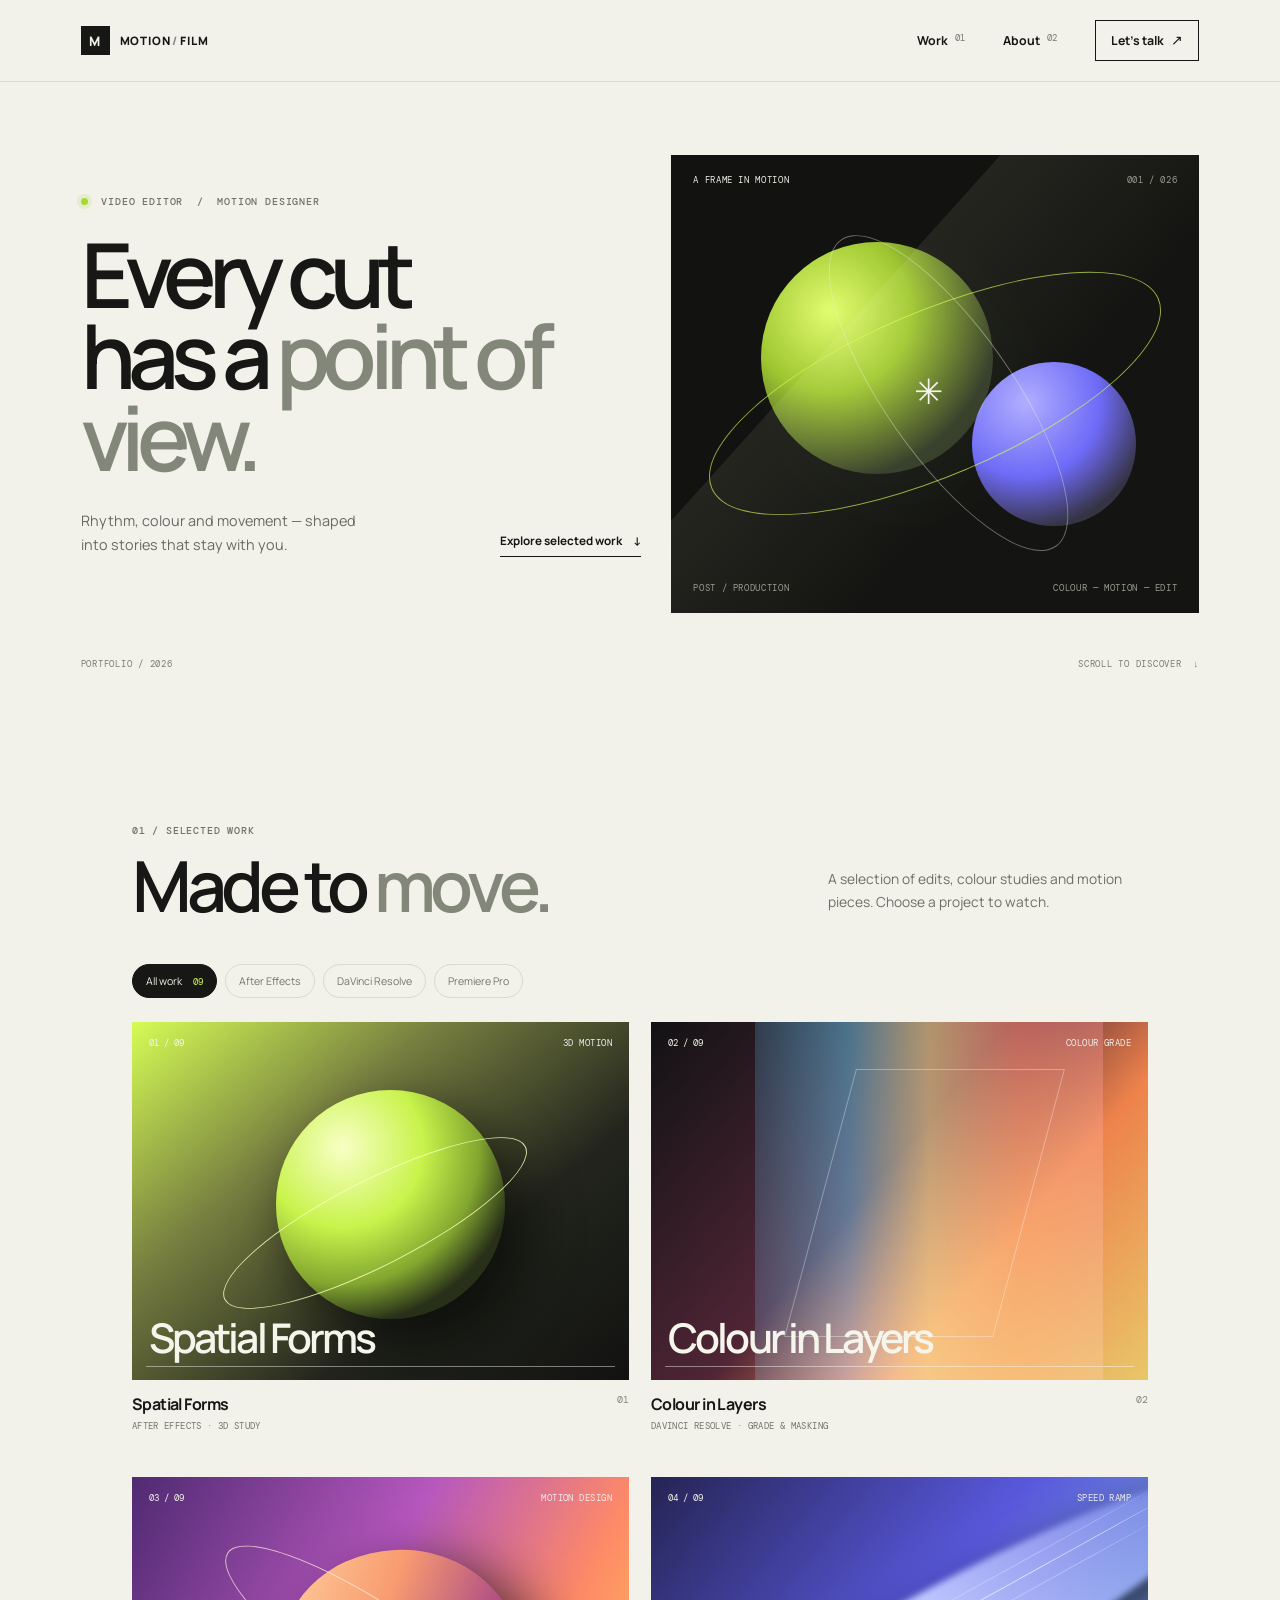
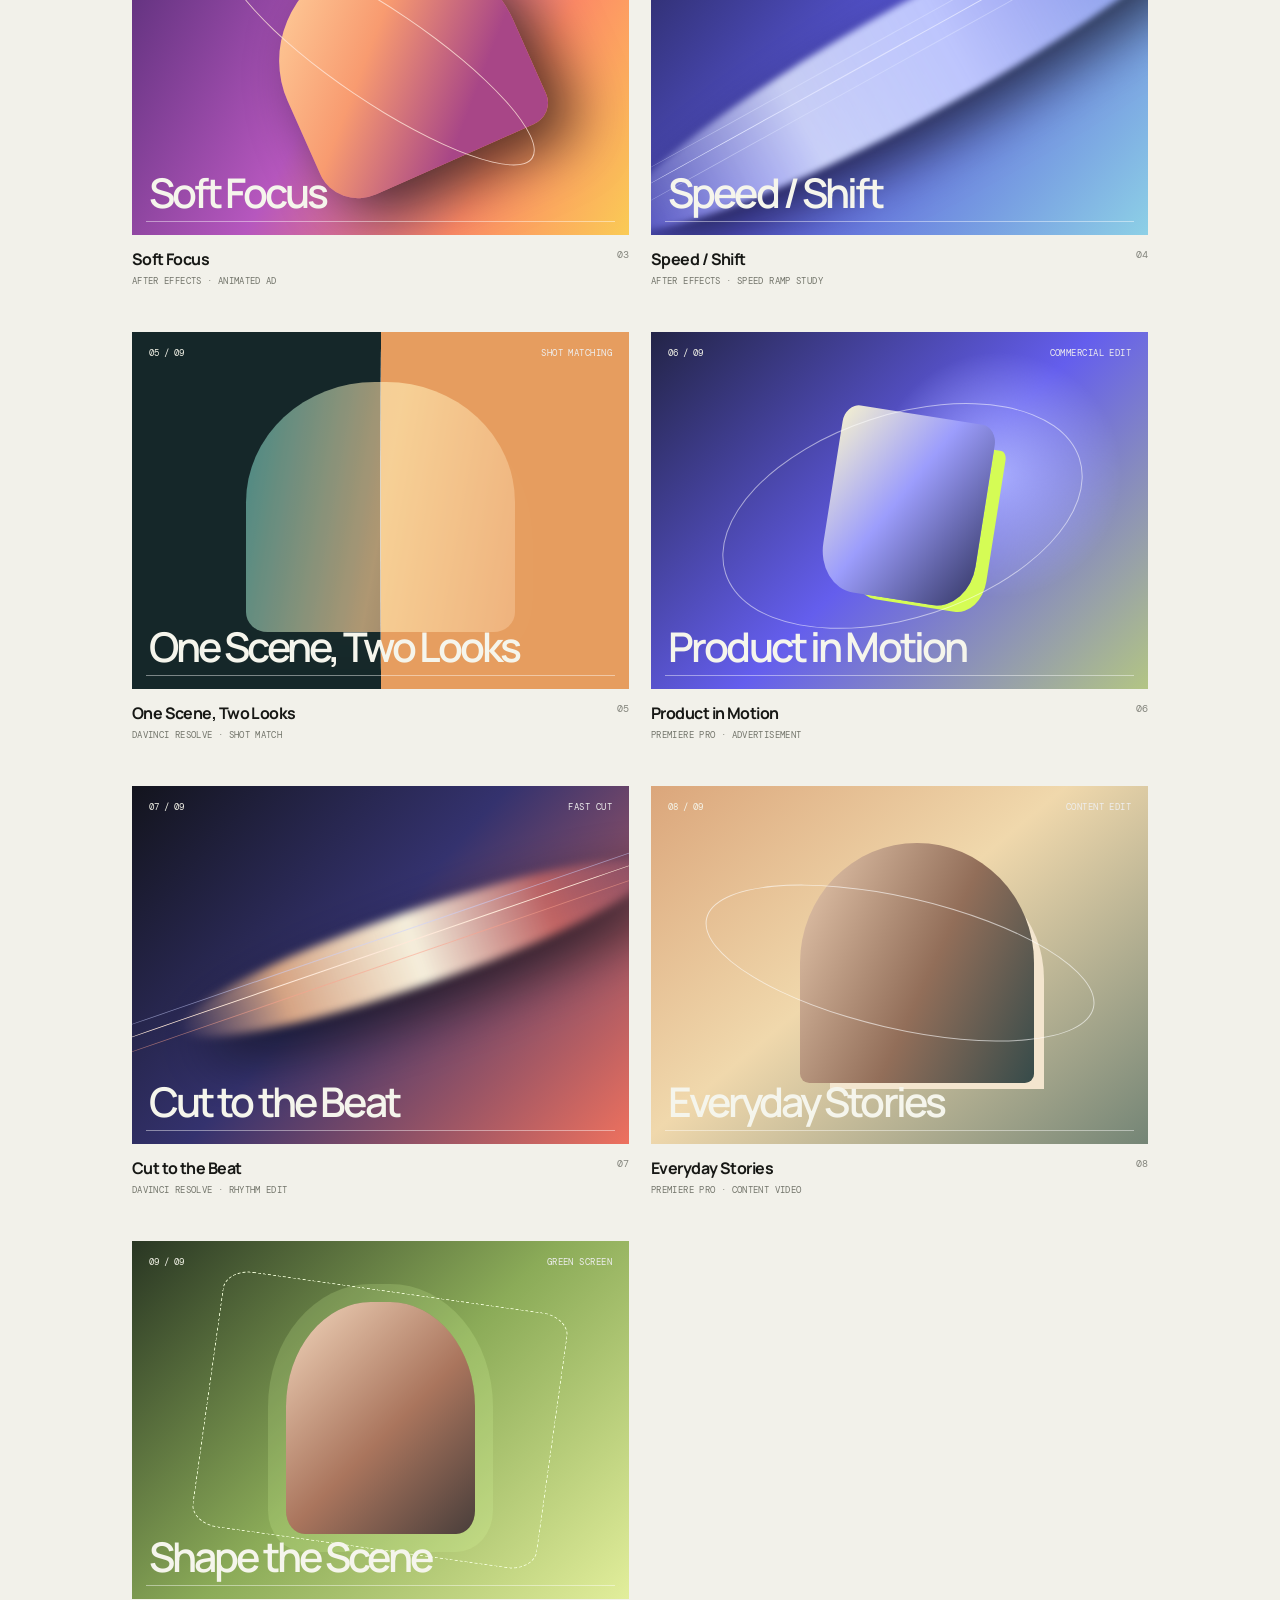
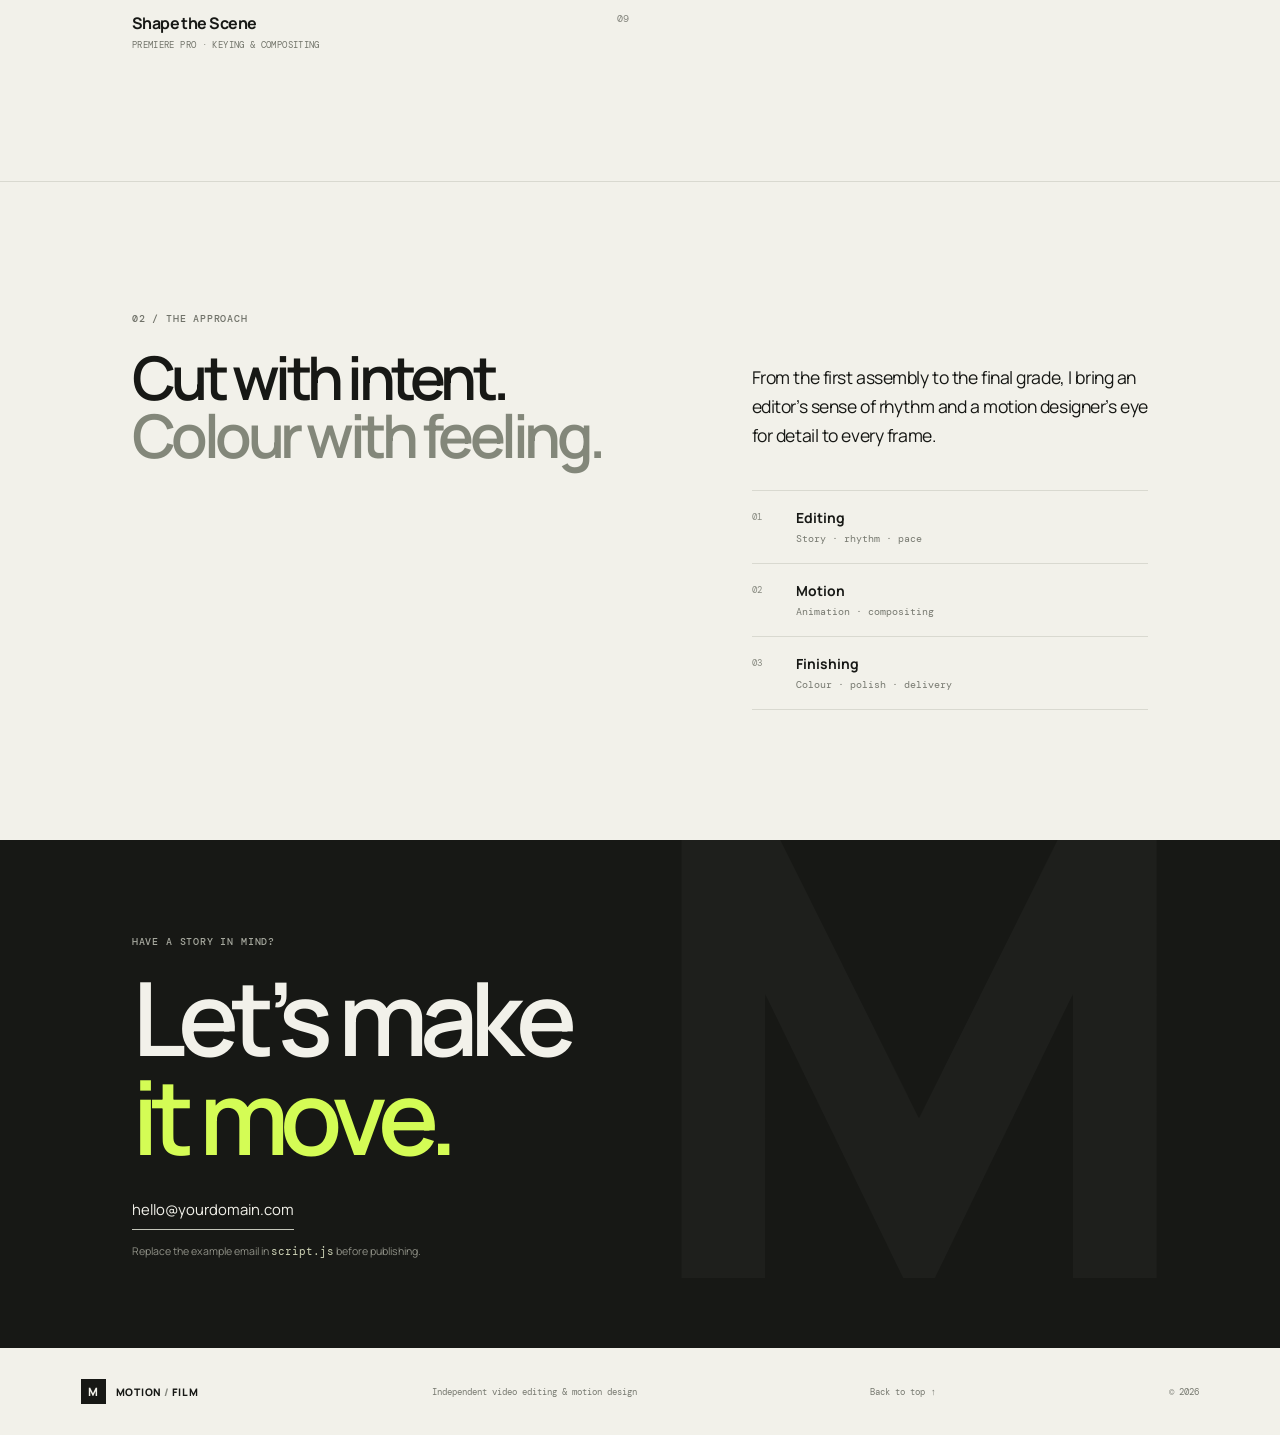
==== web/index.html @ 3abcb317 "Publish responsive video portfolio" ====
<!doctype html>
<html lang="en">
  <head>
    <meta charset="utf-8" />
    <meta name="viewport" content="width=device-width, initial-scale=1" />
    <meta name="theme-color" content="#121311" />
    <meta name="description" content="Selected edits, motion design and colour work." />
    <title>Motion / Film — Selected Work</title>
    <link rel="stylesheet" href="styles.css" />
    <script src="script.js" defer></script>
  </head>
  <body>
    <a class="skip-link" href="#main">Skip to content</a>
    <header class="site-header">
      <a class="wordmark" href="#top" aria-label="Motion Film home"><span class="wordmark__icon">M</span><span>MOTION<span class="wordmark__slash">/</span>FILM</span></a>
      <button class="menu-toggle" type="button" aria-label="Open navigation" aria-expanded="false" aria-controls="main-nav"><span></span><span></span></button>
      <nav class="main-nav" id="main-nav" aria-label="Main navigation">
        <a href="#work">Work <span>01</span></a>
        <a href="#about">About <span>02</span></a>
        <a class="nav-contact" href="#contact">Let’s talk <span aria-hidden="true">↗</span></a>
      </nav>
    </header>

    <main id="main">
      <section class="hero" id="top" aria-labelledby="hero-title">
        <div class="hero__copy">
          <p class="eyebrow"><span class="status-dot"></span> Video editor&nbsp; / &nbsp;Motion designer</p>
          <h1 id="hero-title">Every cut<br />has a <span>point of view.</span></h1>
          <div class="hero__bottom">
            <p>Rhythm, colour and movement — shaped into stories that stay with you.</p>
            <a class="text-link" href="#work">Explore selected work <span aria-hidden="true">↓</span></a>
          </div>
        </div>
        <div class="hero-art" role="img" aria-label="Abstract moving forms in lime, blue and violet">
          <div class="hero-art__label hero-art__label--top">A frame in motion <span>001 / 026</span></div>
          <div class="hero-art__orb hero-art__orb--one"></div>
          <div class="hero-art__orb hero-art__orb--two"></div>
          <div class="hero-art__ring hero-art__ring--one"></div>
          <div class="hero-art__ring hero-art__ring--two"></div>
          <div class="hero-art__cross">✳</div>
          <div class="hero-art__label hero-art__label--bottom"><span>POST / PRODUCTION</span><span>COLOUR — MOTION — EDIT</span></div>
        </div>
        <div class="hero__index"><span>PORTFOLIO / 2026</span><span>SCROLL TO DISCOVER&nbsp; ↓</span></div>
      </section>

      <section class="work section-wrap" id="work" aria-labelledby="work-title">
        <div class="section-heading">
          <div><p class="eyebrow">01 / Selected work</p><h2 id="work-title">Made to <em>move.</em></h2></div>
          <p class="section-intro">A selection of edits, colour studies and motion pieces. Choose a project to watch.</p>
        </div>
        <div class="filters" role="group" aria-label="Filter projects">
          <button class="filter is-active" type="button" data-filter="all" aria-pressed="true">All work <span>09</span></button>
          <button class="filter" type="button" data-filter="after-effects" aria-pressed="false">After Effects</button>
          <button class="filter" type="button" data-filter="davinci" aria-pressed="false">DaVinci Resolve</button>
          <button class="filter" type="button" data-filter="premiere" aria-pressed="false">Premiere Pro</button>
        </div>
        <div class="project-grid" id="project-grid" aria-live="polite"></div>
      </section>

      <section class="about section-wrap" id="about" aria-labelledby="about-title">
        <div class="about__lead"><p class="eyebrow">02 / The approach</p><h2 id="about-title">Cut with intent.<br /><em>Colour with feeling.</em></h2></div>
        <div class="about__details">
          <p class="about__body">From the first assembly to the final grade, I bring an editor’s sense of rhythm and a motion designer’s eye for detail to every frame.</p>
          <div class="capabilities">
            <div><span>01</span><p>Editing<br /><small>Story · rhythm · pace</small></p></div>
            <div><span>02</span><p>Motion<br /><small>Animation · compositing</small></p></div>
            <div><span>03</span><p>Finishing<br /><small>Colour · polish · delivery</small></p></div>
          </div>
        </div>
      </section>

      <section class="contact" id="contact" aria-labelledby="contact-title">
        <div class="contact__inner">
          <p class="eyebrow">Have a story in mind?</p>
          <h2 id="contact-title">Let’s make<br /><em>it move.</em></h2>
          <a class="contact-link" id="contact-link" href="mailto:hello@yourdomain.com">hello@yourdomain.com <span aria-hidden="true">↗</span></a>
          <p class="contact-note">Replace the example email in <code>script.js</code> before publishing.</p>
        </div>
        <div class="contact__mark" aria-hidden="true">M</div>
      </section>
    </main>

    <footer class="site-footer"><a class="wordmark wordmark--footer" href="#top"><span class="wordmark__icon">M</span><span>MOTION<span class="wordmark__slash">/</span>FILM</span></a><span>Independent video editing & motion design</span><a href="#top">Back to top ↑</a><span>© <span id="year">2026</span></span></footer>

    <dialog class="player" id="player" aria-labelledby="player-title">
      <div class="player__bar"><div><p class="eyebrow" id="player-category">Project preview</p><h2 id="player-title">Project title</h2></div><button class="player__close" type="button" aria-label="Close video">Close <span aria-hidden="true">×</span></button></div>
      <video class="player__video" id="player-video" controls muted playsinline preload="metadata"></video>
      <p class="player__hint">Press Esc or tap close to return to the work.</p>
    </dialog>
  </body>
</html>
---- web/styles.css ----
@import url('https://fonts.googleapis.com/css2?family=DM+Mono:wght@400;500&family=Manrope:wght@400;500;600;700;800&display=swap');

:root {
  color-scheme: light;
  --paper: #f2f1ea;
  --ink: #171815;
  --muted: #76776f;
  --line: #d9d9d0;
  --lime: #d4fc55;
  --blue: #6268f5;
  --mono: 'DM Mono', 'Courier New', monospace;
  --sans: 'Manrope', 'Arial', sans-serif;
  font-family: var(--sans);
  background: var(--paper);
  color: var(--ink);
  scroll-behavior: smooth;
}

* { box-sizing: border-box; }
body { margin: 0; min-width: 320px; }
a { color: inherit; text-decoration: none; }
button { font: inherit; }
.skip-link { position: fixed; z-index: 20; left: 1rem; top: -4rem; padding: .8rem 1rem; color: var(--ink); background: var(--lime); }
.skip-link:focus { top: 1rem; }
.site-header { height: 82px; padding: 0 6.3vw; display: flex; align-items: center; justify-content: space-between; border-bottom: 1px solid var(--line); }
.wordmark { display: inline-flex; align-items: center; gap: 10px; font-size: .72rem; font-weight: 800; letter-spacing: .07em; }
.wordmark__icon { display: grid; width: 29px; height: 29px; place-items: center; color: var(--paper); background: var(--ink); font-size: .82rem; }
.wordmark__slash { color: #878981; margin: 0 2px; }
.main-nav { display: flex; align-items: center; gap: 38px; font-size: .77rem; font-weight: 700; }
.main-nav a { transition: color .2s ease; }
.main-nav a:hover, .site-footer a:hover { color: #687528; }
.main-nav a span { color: var(--muted); font: .55rem var(--mono); margin-left: 5px; vertical-align: top; }
.main-nav .nav-contact { border: 1px solid var(--ink); padding: 11px 15px; }
.main-nav .nav-contact span { color: inherit; font-size: .85rem; }
.menu-toggle { display: none; }
.hero { padding: 5.7vw 6.3vw 24px; display: grid; grid-template-columns: 1.03fr .97fr; gap: 30px; align-items: stretch; }
.hero__copy { display: flex; flex-direction: column; justify-content: center; min-height: 458px; padding: 12px 0 28px; }
.eyebrow { margin: 0; color: #707269; font: 500 .64rem var(--mono); letter-spacing: .08em; text-transform: uppercase; }
.status-dot { display: inline-block; width: 7px; height: 7px; margin: 0 7px 0 0; border-radius: 50%; background: #a8d92d; box-shadow: 0 0 0 4px #e5edcd; }
h1, h2, p { margin-top: 0; }
.hero h1 { margin: 25px 0 32px; max-width: 740px; font-size: clamp(3.6rem, 7vw, 7.3rem); line-height: .91; letter-spacing: -.085em; font-weight: 600; }
.hero h1 span, h2 em { color: #83877a; font-style: normal; }
.hero__bottom { display: flex; align-items: end; justify-content: space-between; gap: 24px; max-width: 590px; }
.hero__bottom p { margin-bottom: 0; max-width: 280px; color: #686a62; font-size: .9rem; line-height: 1.65; }
.text-link { flex: 0 0 auto; padding-bottom: 7px; border-bottom: 1px solid var(--ink); font-size: .73rem; font-weight: 700; }
.text-link span { margin-left: 9px; }
.hero-art { position: relative; min-height: 458px; overflow: hidden; background: #121311; color: #edeee7; isolation: isolate; }
.hero-art::before { content: ''; position: absolute; z-index: -1; inset: 0; background: linear-gradient(132deg, transparent 35%, #24251f 35.1%, #141512 64%); }
.hero-art__label { position: absolute; z-index: 3; left: 22px; right: 22px; display: flex; justify-content: space-between; font: .57rem var(--mono); letter-spacing: .07em; text-transform: uppercase; }
.hero-art__label span { color: #999b91; }
.hero-art__label--top { top: 19px; }
.hero-art__label--bottom { bottom: 19px; }
.hero-art__orb { position: absolute; border-radius: 50%; mix-blend-mode: screen; }
.hero-art__orb--one { width: 44%; aspect-ratio: 1; left: 17%; top: 19%; background: radial-gradient(circle at 30% 30%, #e0fc66, #98c322 35%, #242c19 73%); box-shadow: 25px 26px 70px #040503; animation: drift 8s ease-in-out infinite alternate; }
.hero-art__orb--two { width: 31%; aspect-ratio: 1; right: 12%; bottom: 19%; background: radial-gradient(circle at 33% 25%, #a9a6ff, #625df7 45%, #242237 76%); animation: drift 10s ease-in-out infinite alternate-reverse; }
.hero-art__ring { position: absolute; border: 1px solid #d5fc55aa; border-radius: 50%; transform: rotate(-23deg); }
.hero-art__ring--one { width: 92%; height: 36%; left: 4%; top: 34%; }
.hero-art__ring--two { width: 71%; height: 28%; left: 17%; top: 38%; border-color: #eeeedd66; transform: rotate(55deg); }
.hero-art__cross { position: absolute; top: 46%; left: 46%; color: #f3f3e9; font-size: 2.2rem; font-weight: 300; }
.hero__index { grid-column: 1 / -1; display: flex; justify-content: space-between; padding-top: 15px; color: #7b7c73; font: .58rem var(--mono); letter-spacing: .08em; }
.section-wrap { padding: 130px 10.3vw; }
.section-heading { display: flex; justify-content: space-between; align-items: end; gap: 40px; margin-bottom: 45px; }
.section-heading h2, .about h2, .contact h2 { margin: 14px 0 0; font-size: clamp(3rem, 5.5vw, 5.7rem); font-weight: 600; line-height: .97; letter-spacing: -.075em; }
.section-intro { max-width: 320px; margin-bottom: 6px; color: #6d6e65; font-size: .86rem; line-height: 1.65; }
.filters { display: flex; gap: 8px; flex-wrap: wrap; margin: 0 0 24px; }
.filter { padding: 9px 13px; border: 1px solid var(--line); border-radius: 99px; color: #74756d; background: transparent; cursor: pointer; font-size: .66rem; transition: background .2s, border .2s, color .2s; }
.filter:hover, .filter.is-active { border-color: var(--ink); color: var(--paper); background: var(--ink); }
.filter span { margin-left: 9px; color: var(--lime); font: .55rem var(--mono); }
.project-grid { display: grid; grid-template-columns: repeat(2, minmax(0, 1fr)); gap: 45px 22px; }
.project-card { min-width: 0; }
.project-card[hidden] { display: none; }
.project-trigger { display: block; width: 100%; padding: 0; border: 0; text-align: left; color: inherit; background: transparent; cursor: pointer; }
.poster { position: relative; display: block; aspect-ratio: 1.39 / 1; overflow: hidden; background: #262822; isolation: isolate; }
.poster::before, .poster::after { content: ''; position: absolute; pointer-events: none; }
.poster::before { inset: 0; z-index: -1; background: linear-gradient(140deg, #d5fc55 0%, #777f40 33%, #22241d 67%, #121311 100%); }
.poster::after { z-index: 1; inset: auto 14px 13px; height: 1px; background: #ffffff70; }
.poster__number { position: absolute; z-index: 2; top: 15px; left: 17px; color: #f4f4e9; font: .58rem var(--mono); }
.poster__type { position: absolute; z-index: 2; top: 15px; right: 17px; color: #eee; font: .55rem var(--mono); letter-spacing: .05em; text-transform: uppercase; }
.poster__title { position: absolute; z-index: 2; left: 17px; bottom: 23px; max-width: 75%; color: #f5f5ec; font-size: clamp(1.7rem, 3.2vw, 3rem); font-weight: 600; line-height: .95; letter-spacing: -.07em; }
.poster__shape { position: absolute; display: block; }
.poster__shape--a { width: 46%; aspect-ratio: 1; top: 19%; left: 29%; border-radius: 50%; background: radial-gradient(circle at 29% 25%, #f8ffc5, #c8f34b 34%, #82a62f 58%, #283019 75%); box-shadow: 18px 25px 55px #050603aa; }
.poster__shape--b { width: 68%; height: 24%; top: 44%; left: 15%; border: 1px solid #f7ffbddb; border-radius: 50%; transform: rotate(-27deg); }
.poster--color::before { background: linear-gradient(130deg, #111214, #502536 45%, #ed824b 68%, #e9c76a); }
.poster--color .poster__shape--a { width: 70%; height: 100%; top: 0; left: 21%; border-radius: 0; background: linear-gradient(90deg, #153d50aa, #2c91b3aa 27%, #e0c773aa 50%, #e26746aa 76%, #652936cc); mix-blend-mode: screen; }
.poster--color .poster__shape--b { width: 42%; height: 75%; top: 13%; left: 34%; border: 1px solid #fff5; border-radius: 0; transform: skew(-15deg); }
.poster--motion::before { background: linear-gradient(118deg, #4f2a71, #b657be 44%, #fe8a67 74%, #facb55); }
.poster--motion .poster__shape--a { width: 48%; height: 63%; top: 20%; left: 30%; border-radius: 46% 54% 10% 18%; background: linear-gradient(135deg, #ffd6a1, #f89b70 40%, #a84687 75%); transform: rotate(-24deg); }
.poster--motion .poster__shape--b { width: 74%; height: 26%; top: 37%; left: 13%; border: 1px solid #ffe7dacc; border-radius: 50%; transform: rotate(34deg); }
.poster--speed::before { background: linear-gradient(130deg, #252454, #5958dc 48%, #8dd0e6); }
.poster--speed .poster__shape--a { width: 140%; height: 31%; top: 34%; left: -15%; border-radius: 50%; background: linear-gradient(90deg, #d8e7ff00, #e4ecffcc 30%, #bdc5fd 54%, #f1fbff00); transform: rotate(-29deg); filter: blur(3px); }
.poster--speed .poster__shape--b { width: 120%; height: 1px; top: 47%; left: -10%; border: 0; background: #e0e4ff; box-shadow: 0 15px #dce4ff77, 0 -14px #dce4ff77; transform: rotate(-29deg); }
.poster--match::before { background: linear-gradient(90deg, #152729 0 50%, #e69d5f 50% 100%); }
.poster--match .poster__shape--a { width: 54%; height: 70%; left: 23%; top: 14%; border-radius: 48% 48% 8% 8%; background: linear-gradient(100deg, #44918a, #d2a56c 51%, #70453c); mix-blend-mode: screen; opacity: .8; }
.poster--match .poster__shape--b { width: 1px; height: 90%; top: 5%; left: 50%; border: 0; border-left: 1px solid #fff9; transform: none; }
.poster--ad::before { background: radial-gradient(circle at 70% 40%, #a7acfe, transparent 30%), linear-gradient(135deg, #232447, #645eed 52%, #d4f058 120%); }
.poster--ad .poster__shape--a { width: 31%; height: 52%; left: 36%; top: 23%; border-radius: 10% 10% 24% 24%; background: linear-gradient(120deg, #f4f0d0, #9c9dfc 45%, #363968); box-shadow: 23px 13px 0 -10px #d5fc55; transform: rotate(9deg); }
.poster--ad .poster__shape--b { width: 75%; height: 57%; top: 23%; left: 13%; border: 1px solid #fff8; border-radius: 50%; transform: rotate(-18deg); }
.poster--fast::before { background: linear-gradient(132deg, #13141d, #34326e 46%, #ee715e 100%); }
.poster--fast .poster__shape--a { width: 100%; height: 21%; left: 7%; top: 35%; border-radius: 50%; background: linear-gradient(90deg, transparent, #ffc18bcc 22%, #f5efdc 50%, #ff7b5f88 78%, transparent); transform: rotate(-19deg); filter: blur(4px); }
.poster--fast .poster__shape--b { width: 130%; height: 1px; top: 46%; left: -15%; border: 0; background: #ffe9d9; box-shadow: 0 14px #fba28e88, 0 -12px #cad1ff88; transform: rotate(-19deg); }
.poster--content::before { background: linear-gradient(140deg, #dba67b, #f0d8ac 45%, #748576); }
.poster--content .poster__shape--a { width: 47%; height: 67%; left: 30%; top: 16%; border-radius: 50% 50% 4% 4%; background: linear-gradient(115deg, #e9cbb0, #926e59 55%, #364b4a); box-shadow: 20px 16px 0 -10px #f3e5ce; }
.poster--content .poster__shape--b { width: 80%; height: 37%; top: 31%; left: 10%; border-color: #fff9; transform: rotate(13deg); }
.poster--key::before { background: linear-gradient(135deg, #293623, #8bab58 50%, #e2ee9b); }
.poster--key .poster__shape--a { width: 38%; height: 65%; left: 31%; top: 17%; border-radius: 45% 45% 10% 10%; background: linear-gradient(135deg, #f2d6bc, #aa755d 55%, #493e3b); box-shadow: 0 0 0 18px #d8ff9e30; }
.poster--key .poster__shape--b { width: 70%; height: 72%; top: 14%; left: 15%; border: 1px dashed #f4ffda; border-radius: 8%; transform: rotate(8deg); }
.project-trigger:hover .poster__shape--a { transform: scale(1.04); }
.poster__play { position: absolute; z-index: 4; top: 50%; left: 50%; display: grid; width: 58px; height: 58px; place-items: center; border: 1px solid #fff9; border-radius: 50%; color: #fff; background: #14151299; font-size: 1.05rem; opacity: 0; transform: translate(-50%, -42%); transition: .22s ease; }
.project-trigger:hover .poster__play, .project-trigger:focus-visible .poster__play { opacity: 1; transform: translate(-50%, -50%); }
.project-meta { display: flex; justify-content: space-between; align-items: start; gap: 15px; padding-top: 13px; }
.project-meta h3 { margin: 0 0 5px; font-size: 1rem; font-weight: 700; letter-spacing: -.035em; }
.project-meta p { margin: 0; color: #73756b; font: .58rem var(--mono); text-transform: uppercase; letter-spacing: .04em; }
.project-meta__index { color: #84857d; font: .62rem var(--mono); }
.about { display: grid; grid-template-columns: 1.12fr .88fr; gap: 9vw; border-top: 1px solid var(--line); }
.about h2 { margin-top: 23px; font-size: clamp(2.8rem, 4.7vw, 4.9rem); }
.about__details { padding-top: 51px; }
.about__body { max-width: 470px; margin-bottom: 40px; font-size: 1.1rem; line-height: 1.65; letter-spacing: -.025em; }
.capabilities { border-top: 1px solid var(--line); }
.capabilities > div { display: grid; grid-template-columns: 44px 1fr; align-items: start; padding: 17px 0; border-bottom: 1px solid var(--line); }
.capabilities > div > span { padding-top: 3px; color: #888a80; font: .58rem var(--mono); }
.capabilities p { margin: 0; font-size: .87rem; font-weight: 700; }
.capabilities small { display: inline-block; margin-top: 4px; color: #777970; font: .62rem var(--mono); font-weight: 400; }
.contact { position: relative; overflow: hidden; padding: 95px 10.3vw 90px; color: var(--paper); background: #171815; isolation: isolate; }
.contact__inner { position: relative; z-index: 2; }
.contact .eyebrow { color: #a5a79d; }
.contact h2 { margin: 20px 0 32px; font-size: clamp(4rem, 8vw, 8rem); }
.contact h2 em { color: var(--lime); }
.contact-link { display: inline-flex; align-items: center; gap: 24px; padding-bottom: 10px; border-bottom: 1px solid #c3c5b9; font-size: .93rem; }
.contact-link span { color: var(--lime); font-size: 1.2rem; }
.contact-note { margin: 14px 0 0; color: #909187; font-size: .66rem; }
.contact-note code { color: #cdd2b5; font: .66rem var(--mono); }
.contact__mark { position: absolute; z-index: -1; top: -145px; right: 6vw; color: #ffffff08; font-size: min(55vw, 660px); font-weight: 800; line-height: 1; }
.site-footer { min-height: 87px; padding: 20px 6.3vw; display: flex; align-items: center; justify-content: space-between; gap: 20px; color: #777970; font: .58rem var(--mono); }
.wordmark--footer { color: var(--ink); font-family: var(--sans); font-size: .65rem; }
.wordmark--footer .wordmark__icon { width: 25px; height: 25px; font-size: .72rem; }
.player { width: min(1000px, calc(100% - 32px)); max-width: 1000px; max-height: calc(100dvh - 32px); padding: 0; overflow: auto; border: 0; color: var(--paper); background: #161713; box-shadow: 0 20px 90px #0008; }
.player::backdrop { background: #080908d9; backdrop-filter: blur(5px); }
.player__bar { display: flex; justify-content: space-between; align-items: start; gap: 20px; padding: 22px 24px; }
.player__bar .eyebrow { color: #a4a69c; }
.player__bar h2 { margin: 5px 0 0; font-size: 1.3rem; letter-spacing: -.04em; }
.player__close { flex: 0 0 auto; display: flex; align-items: center; gap: 14px; padding: 7px 0 7px 10px; border: 0; color: #f5f5eb; background: transparent; cursor: pointer; font-size: .75rem; }
.player__close span { font-size: 1.8rem; line-height: .8; }
.player__video { display: block; width: 100%; max-height: calc(100dvh - 170px); background: #000; }
.player__hint { margin: 0; padding: 12px 24px 18px; color: #85877e; font: .58rem var(--mono); }

@keyframes drift { from { transform: translate3d(-5px, 6px, 0); } to { transform: translate3d(9px, -10px, 0); } }
@media (min-width: 1450px) { .hero, .site-header, .site-footer { padding-right: max(6.3vw, calc((100vw - 1280px)/2)); padding-left: max(6.3vw, calc((100vw - 1280px)/2)); } }
@media (max-width: 850px) {
  .site-header { height: 72px; padding: 0 6vw; }
  .hero { padding: 6vw 6vw 20px; grid-template-columns: 1fr 1fr; gap: 20px; }
  .hero__copy, .hero-art { min-height: 390px; }
  .hero h1 { font-size: clamp(3.4rem, 8vw, 5.2rem); }
  .hero__bottom { align-items: start; flex-direction: column; gap: 16px; }
  .section-wrap { padding: 95px 7vw; }
  .about { gap: 5vw; }
  .site-footer { padding-right: 6vw; padding-left: 6vw; }
}
@media (max-width: 620px) {
  .site-header { height: 66px; }
  .menu-toggle { display: flex; width: 42px; height: 42px; padding: 12px 9px; flex-direction: column; justify-content: center; gap: 6px; border: 1px solid var(--line); background: transparent; cursor: pointer; }
  .menu-toggle span { display: block; height: 1px; width: 100%; background: var(--ink); transition: transform .2s; }
  .menu-toggle[aria-expanded="true"] span:first-child { transform: translateY(3.5px) rotate(45deg); }
  .menu-toggle[aria-expanded="true"] span:last-child { transform: translateY(-3.5px) rotate(-45deg); }
  .main-nav { position: absolute; z-index: 10; top: 65px; left: 0; right: 0; display: none; align-items: stretch; gap: 0; padding: 9px 6vw 18px; border-bottom: 1px solid var(--line); background: var(--paper); }
  .main-nav.is-open { display: flex; flex-direction: column; }
  .main-nav > a { padding: 14px 0; border-bottom: 1px solid var(--line); }
  .main-nav .nav-contact { margin-top: 12px; padding: 12px; text-align: center; border: 1px solid var(--ink); }
  .hero { display: flex; flex-direction: column; gap: 19px; padding: 51px 6vw 16px; }
  .hero__copy { min-height: 0; padding: 0 0 13px; }
  .hero h1 { margin: 21px 0 22px; font-size: clamp(3.7rem, 13vw, 5.3rem); }
  .hero__bottom { gap: 16px; }
  .hero__bottom p { font-size: .82rem; }
  .hero-art { min-height: 340px; }
  .hero__index { font-size: .5rem; }
  .section-wrap { padding: 86px 6vw; }
  .section-heading { display: block; margin-bottom: 30px; }
  .section-heading h2 { margin-top: 12px; font-size: clamp(3.3rem, 12vw, 4.5rem); }
  .section-intro { margin: 17px 0 0; font-size: .8rem; }
  .filters { gap: 7px; margin-bottom: 19px; }
  .filter { padding: 8px 10px; font-size: .61rem; }
  .project-grid { grid-template-columns: 1fr; gap: 29px; }
  .poster { aspect-ratio: 1.18 / 1; }
  .poster__title { font-size: clamp(2rem, 8vw, 3.1rem); }
  .about { display: block; }
  .about h2 { font-size: clamp(3rem, 10vw, 4rem); }
  .about__details { padding-top: 32px; }
  .about__body { font-size: 1rem; }
  .contact { padding: 78px 6vw 72px; }
  .contact h2 { font-size: clamp(4rem, 15vw, 6rem); }
  .site-footer { padding: 23px 6vw; flex-wrap: wrap; font-size: .55rem; }
  .site-footer > span:nth-child(2) { order: 5; width: 100%; }
}
@media (prefers-reduced-motion: reduce) {
  *, *::before, *::after { scroll-behavior: auto !important; animation-duration: .01ms !important; animation-iteration-count: 1 !important; transition-duration: .01ms !important; }
}
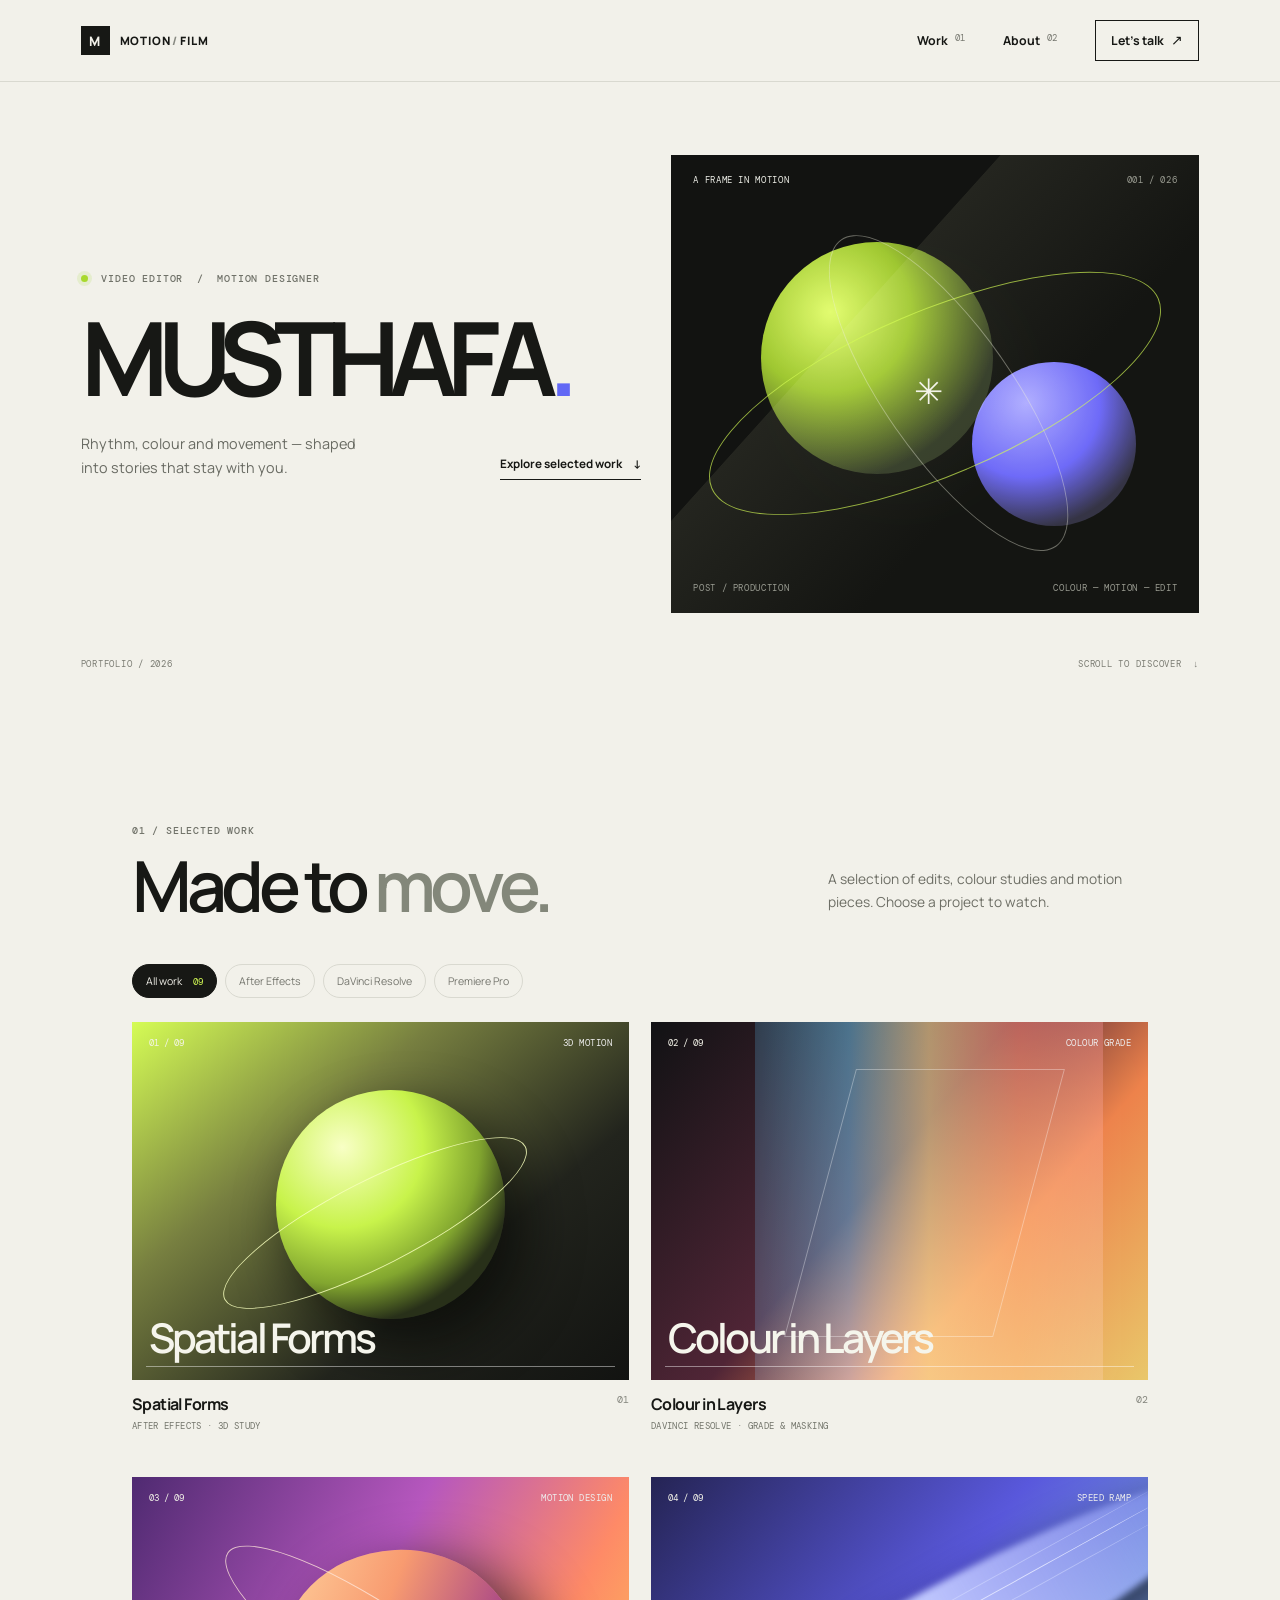
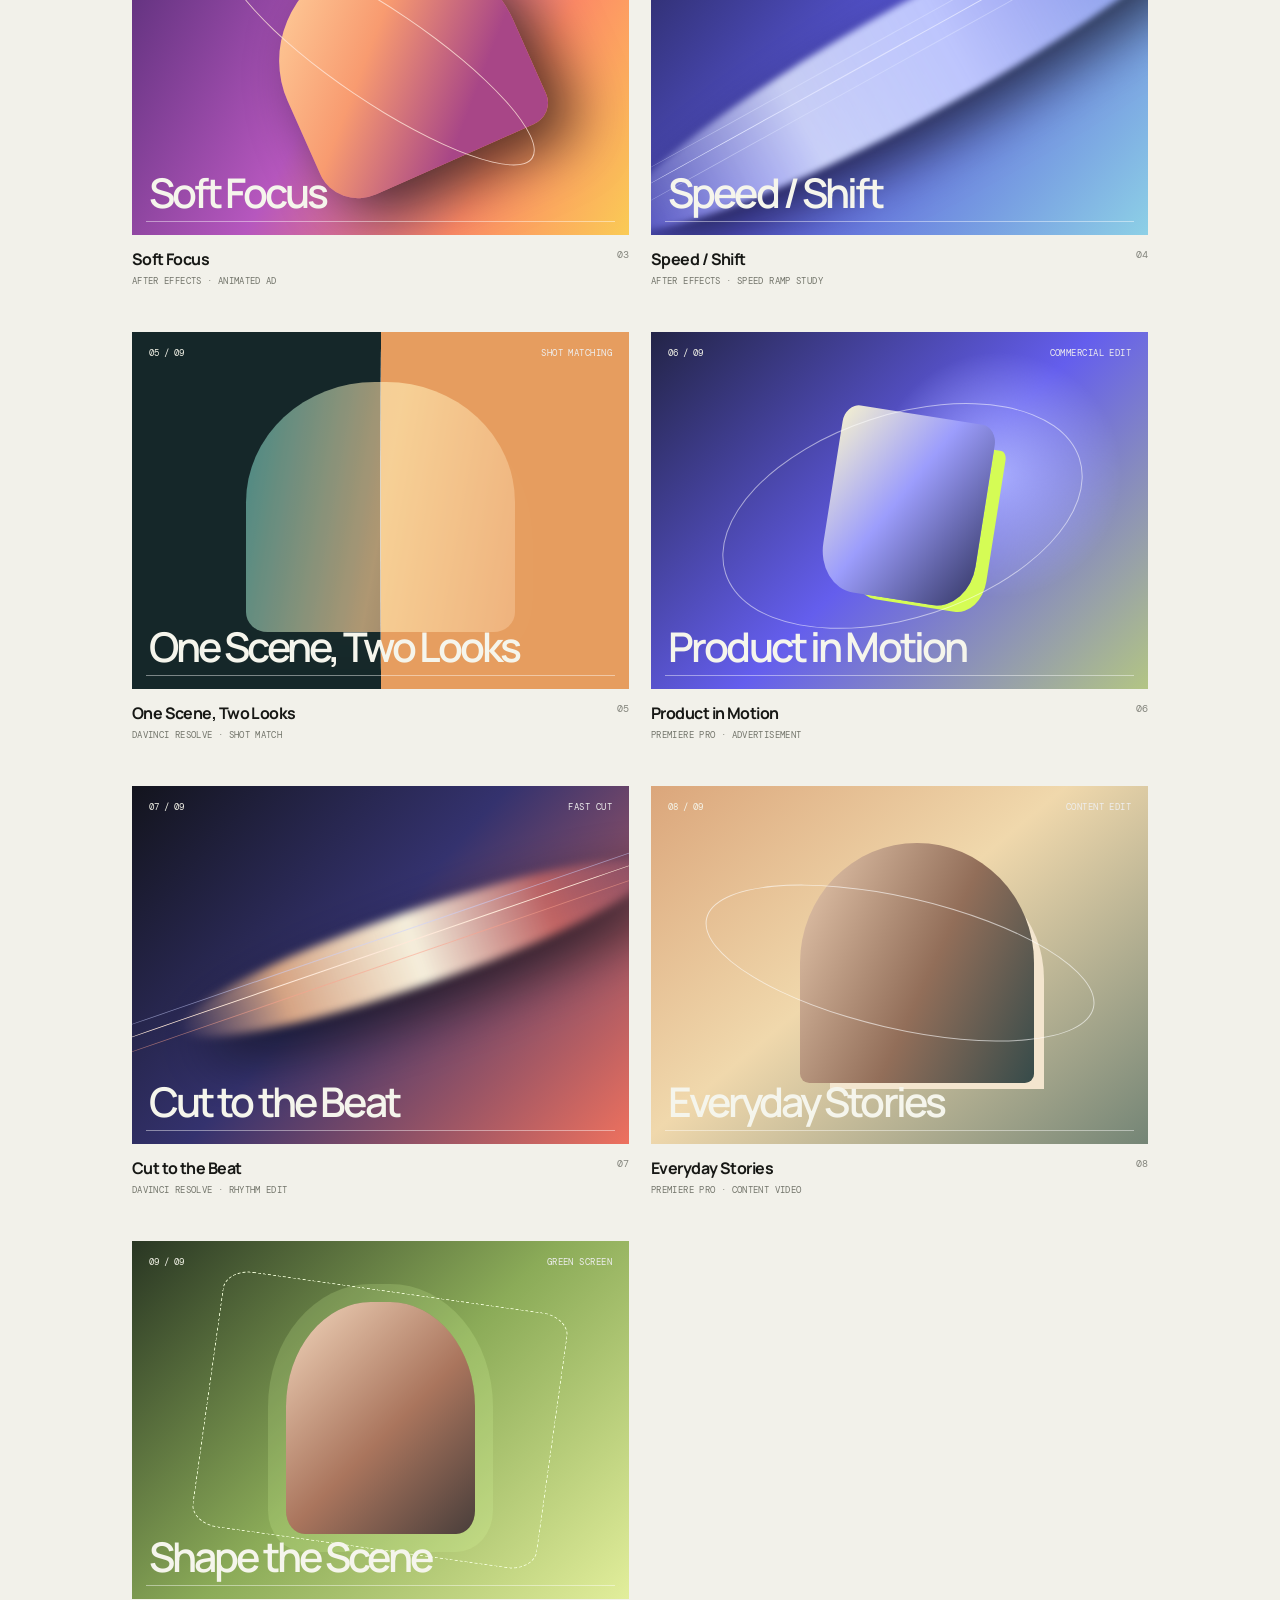
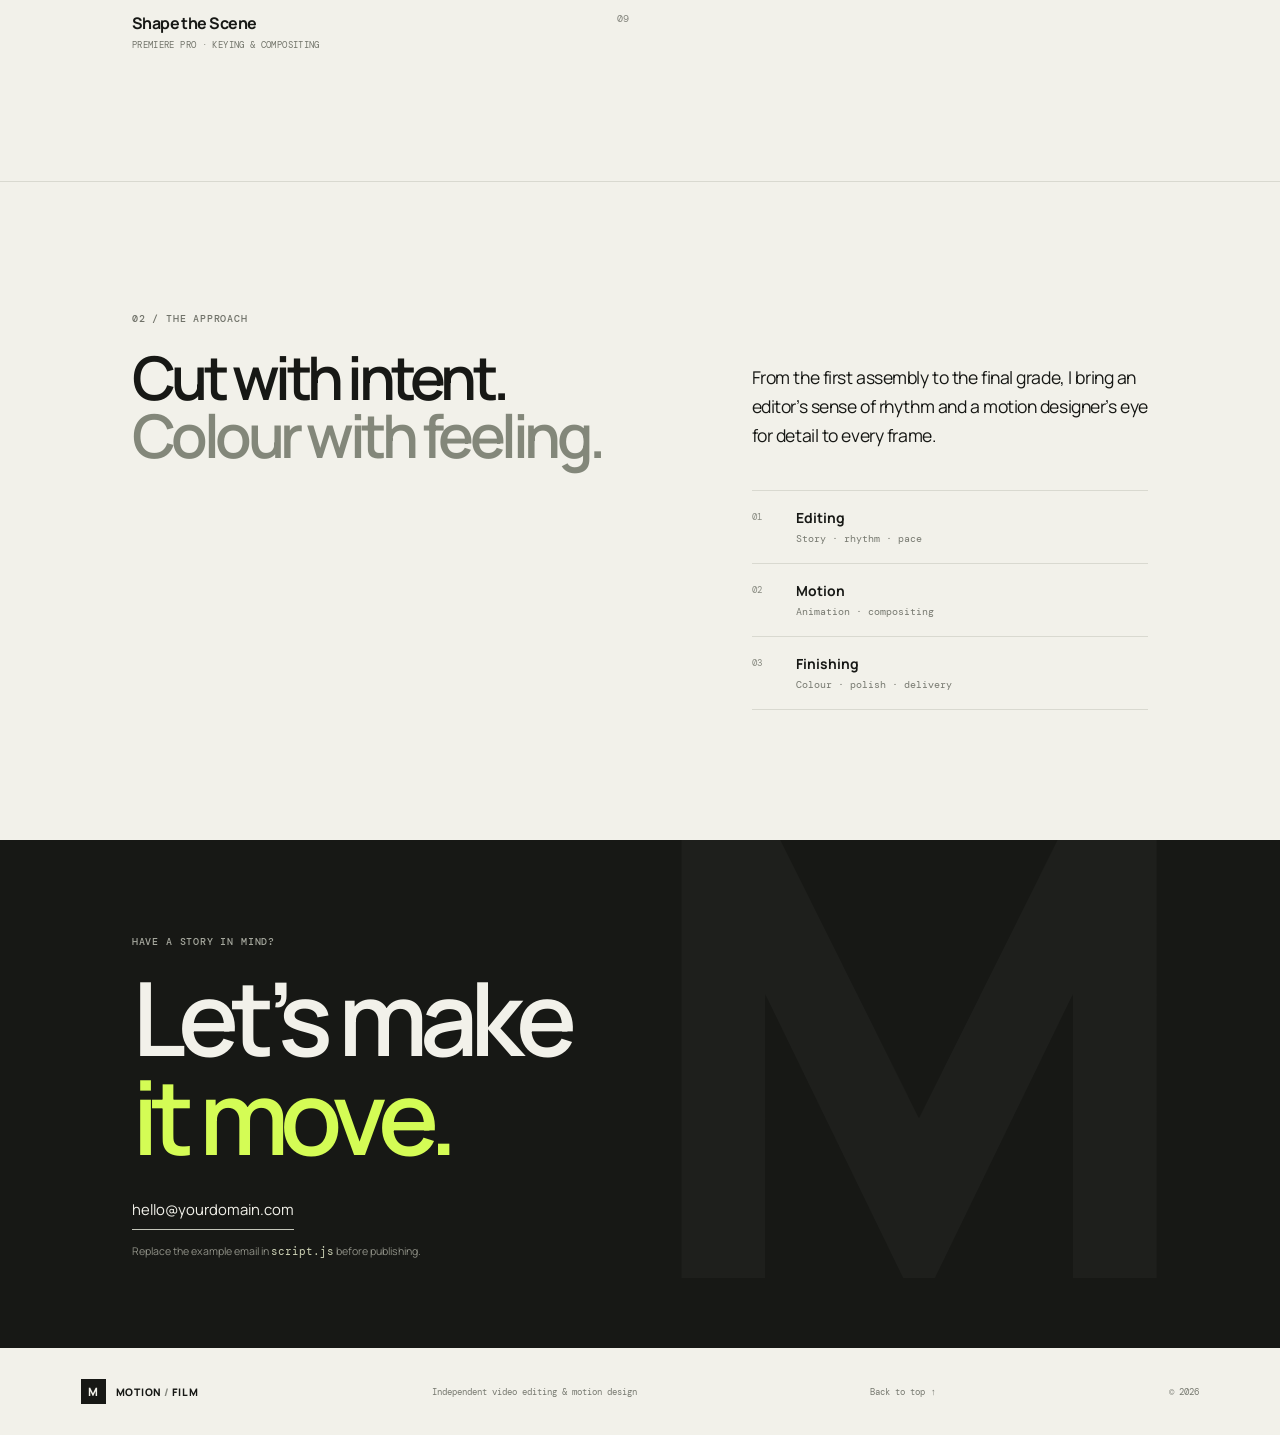
==== commit 2d0bad68: "Add Musthafa opening and scroll fade" ====
--- a/web/index.html
+++ b/web/index.html
@@ -25,7 +25,7 @@
       <section class="hero" id="top" aria-labelledby="hero-title">
         <div class="hero__copy">
           <p class="eyebrow"><span class="status-dot"></span> Video editor&nbsp; / &nbsp;Motion designer</p>
-          <h1 id="hero-title">Every cut<br />has a <span>point of view.</span></h1>
+          <h1 class="hero__name" id="hero-title">MUSTHAFA<span aria-hidden="true">.</span></h1>
           <div class="hero__bottom">
             <p>Rhythm, colour and movement — shaped into stories that stay with you.</p>
             <a class="text-link" href="#work">Explore selected work <span aria-hidden="true">↓</span></a>
--- a/web/styles.css
+++ b/web/styles.css
@@ -38,12 +38,15 @@
 .eyebrow { margin: 0; color: #707269; font: 500 .64rem var(--mono); letter-spacing: .08em; text-transform: uppercase; }
 .status-dot { display: inline-block; width: 7px; height: 7px; margin: 0 7px 0 0; border-radius: 50%; background: #a8d92d; box-shadow: 0 0 0 4px #e5edcd; }
 h1, h2, p { margin-top: 0; }
-.hero h1 { margin: 25px 0 32px; max-width: 740px; font-size: clamp(3.6rem, 7vw, 7.3rem); line-height: .91; letter-spacing: -.085em; font-weight: 600; }
-.hero h1 span, h2 em { color: #83877a; font-style: normal; }
+.hero h1:not(.hero__name) { margin: 25px 0 32px; max-width: 740px; font-size: clamp(3.6rem, 7vw, 7.3rem); line-height: .91; letter-spacing: -.085em; font-weight: 600; }
+.hero__name { margin: 30px 0 32px; max-width: none; font-size: clamp(3.5rem, 8vw, 8rem); line-height: .83; letter-spacing: -.105em; font-weight: 700; white-space: nowrap; }
+.hero h1.hero__name span { color: var(--blue); font-style: normal; }
+h2 em { color: #83877a; font-style: normal; }
 .hero__bottom { display: flex; align-items: end; justify-content: space-between; gap: 24px; max-width: 590px; }
 .hero__bottom p { margin-bottom: 0; max-width: 280px; color: #686a62; font-size: .9rem; line-height: 1.65; }
 .text-link { flex: 0 0 auto; padding-bottom: 7px; border-bottom: 1px solid var(--ink); font-size: .73rem; font-weight: 700; }
 .text-link span { margin-left: 9px; }
+.hero__copy, .hero-art, .hero__index { opacity: var(--intro-opacity, 1); will-change: opacity; }
 .hero-art { position: relative; min-height: 458px; overflow: hidden; background: #121311; color: #edeee7; isolation: isolate; }
 .hero-art::before { content: ''; position: absolute; z-index: -1; inset: 0; background: linear-gradient(132deg, transparent 35%, #24251f 35.1%, #141512 64%); }
 .hero-art__label { position: absolute; z-index: 3; left: 22px; right: 22px; display: flex; justify-content: space-between; font: .57rem var(--mono); letter-spacing: .07em; text-transform: uppercase; }
@@ -167,7 +170,8 @@
   .main-nav .nav-contact { margin-top: 12px; padding: 12px; text-align: center; border: 1px solid var(--ink); }
   .hero { display: flex; flex-direction: column; gap: 19px; padding: 51px 6vw 16px; }
   .hero__copy { min-height: 0; padding: 0 0 13px; }
-  .hero h1 { margin: 21px 0 22px; font-size: clamp(3.7rem, 13vw, 5.3rem); }
+  .hero h1:not(.hero__name) { margin: 21px 0 22px; font-size: clamp(3.7rem, 13vw, 5.3rem); }
+  .hero__name { margin: 24px 0 25px; font-size: clamp(3.5rem, 13.8vw, 5.6rem); letter-spacing: -.11em; }
   .hero__bottom { gap: 16px; }
   .hero__bottom p { font-size: .82rem; }
   .hero-art { min-height: 340px; }
